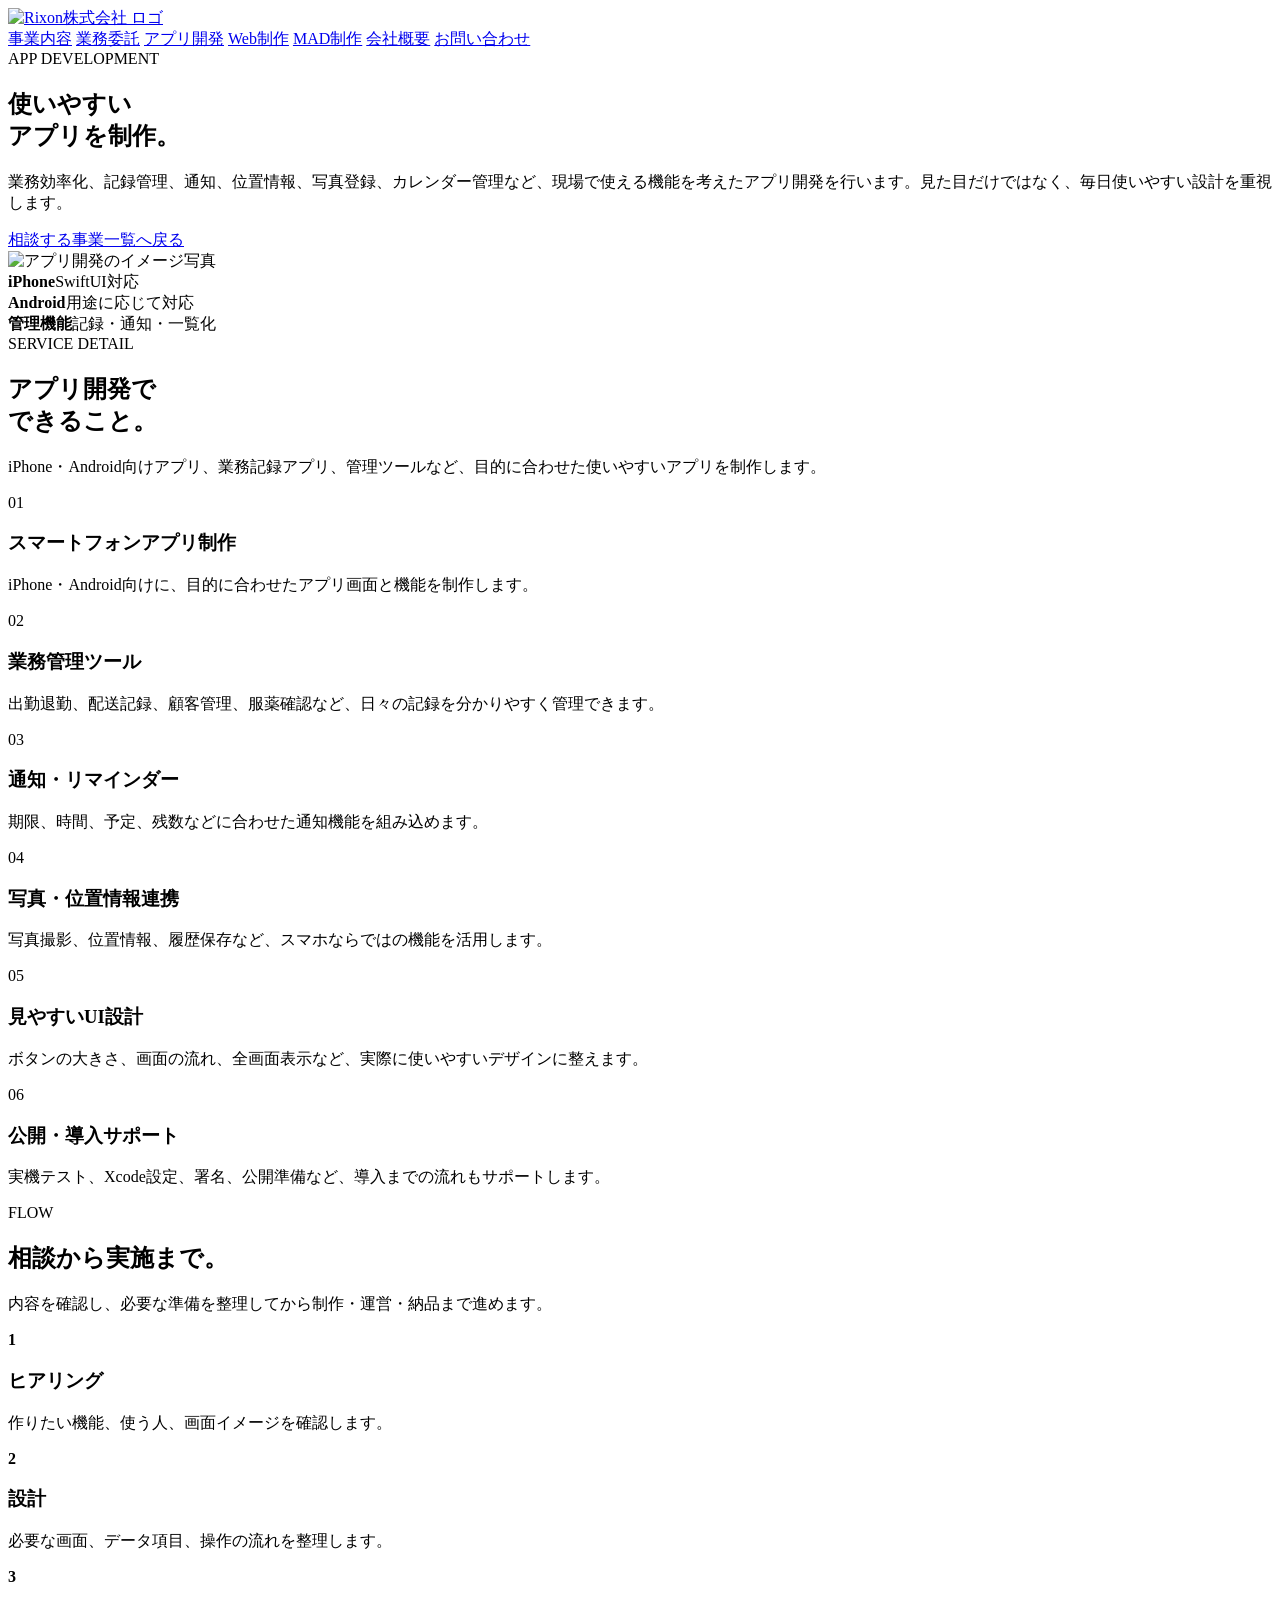
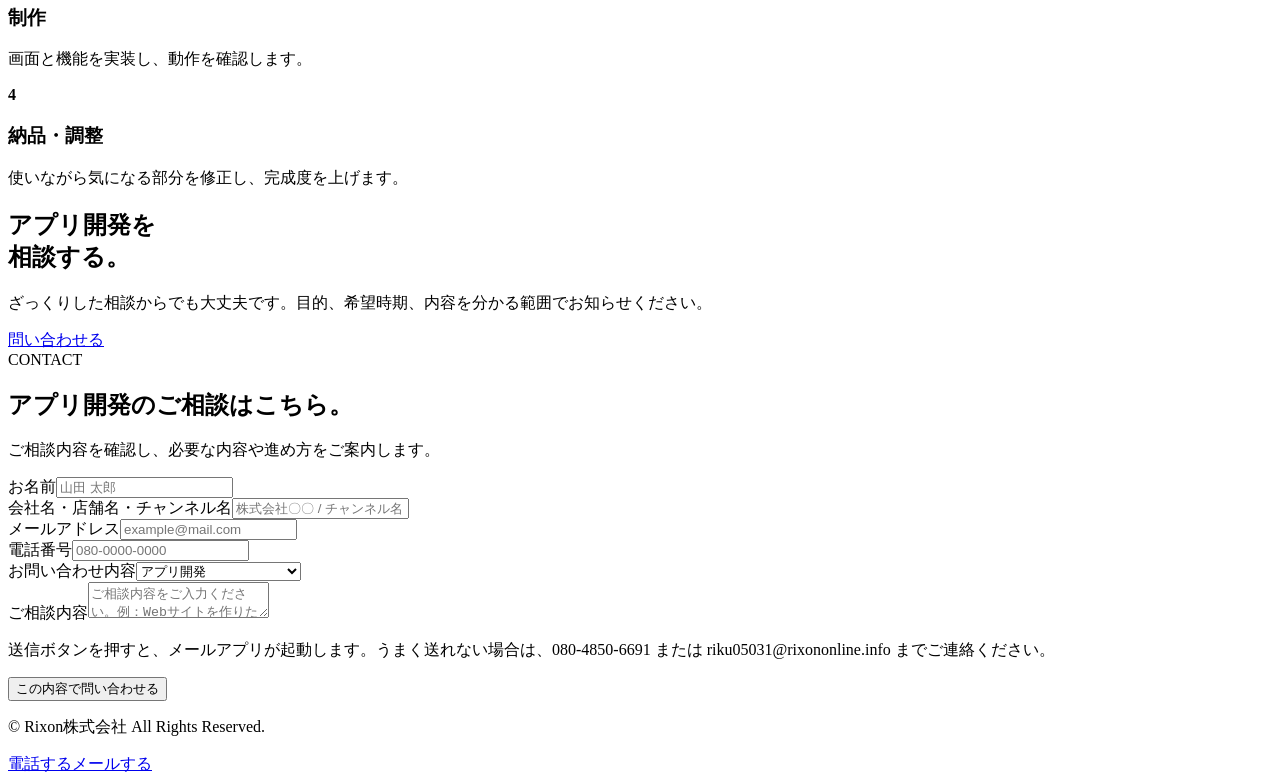
==== app-development.html @ 4068a6bc "Add files via upload" ====
<!DOCTYPE html>
<html lang="ja">
<head>
  <meta charset="UTF-8" />
  <meta name="viewport" content="width=device-width, initial-scale=1.0" />
  <title>Rixon株式会社｜アプリ開発</title>
  <meta name="description" content="Rixon株式会社のアプリ開発ページです。iPhone・Android向けアプリ、業務記録アプリ、管理ツールなど、目的に合わせた使いやすいアプリを制作します。" />
  <link rel="stylesheet" href="assets/styles.css" />
</head>
<body>

<header class="header">
  <div class="container header-inner">
    <a href="index.html#top" class="brand" aria-label="Rixon株式会社 ホーム"><img class="site-logo" src="assets/rixon-logo.png" alt="Rixon株式会社 ロゴ"></a>
    <nav class="nav">
      <a href="index.html#business">事業内容</a>
      <a href="outsourcing.html">業務委託</a>
      <a href="app-development.html" class="active">アプリ開発</a>
      <a href="web-production.html">Web制作</a>
      <a href="mad.html">MAD制作</a>
      <a href="index.html#company">会社概要</a>
      <a class="nav-button" href="#contact">お問い合わせ</a>
    </nav>
  </div>
</header>

<main id="top">
  <section class="page-hero"><div class="container page-hero-layout"><div><div class="kicker">APP DEVELOPMENT</div><h1>使いやすい<br>アプリを制作。</h1><p class="lead">業務効率化、記録管理、通知、位置情報、写真登録、カレンダー管理など、現場で使える機能を考えたアプリ開発を行います。見た目だけではなく、毎日使いやすい設計を重視します。</p><div class="hero-actions"><a class="btn btn-primary" href="#contact">相談する</a><a class="btn btn-blue" href="index.html#business">事業一覧へ戻る</a></div></div><div class="page-image-stack"><div class="image-main"><img src="assets/images/app-development-photo.png" alt="アプリ開発のイメージ写真"></div><div class="quick-points"><div class="quick-point"><strong>iPhone</strong><span>SwiftUI対応</span></div><div class="quick-point"><strong>Android</strong><span>用途に応じて対応</span></div><div class="quick-point"><strong>管理機能</strong><span>記録・通知・一覧化</span></div></div></div></div></section>
  <section class="detail"><div class="container"><div class="section-head"><div><div class="eyebrow">SERVICE DETAIL</div><h2 class="section-title">アプリ開発で<br>できること。</h2></div><p class="section-text">iPhone・Android向けアプリ、業務記録アプリ、管理ツールなど、目的に合わせた使いやすいアプリを制作します。</p></div><div class="detail-grid"><article class="detail-card"><span>01</span><h3>スマートフォンアプリ制作</h3><p>iPhone・Android向けに、目的に合わせたアプリ画面と機能を制作します。</p></article><article class="detail-card"><span>02</span><h3>業務管理ツール</h3><p>出勤退勤、配送記録、顧客管理、服薬確認など、日々の記録を分かりやすく管理できます。</p></article><article class="detail-card"><span>03</span><h3>通知・リマインダー</h3><p>期限、時間、予定、残数などに合わせた通知機能を組み込めます。</p></article><article class="detail-card"><span>04</span><h3>写真・位置情報連携</h3><p>写真撮影、位置情報、履歴保存など、スマホならではの機能を活用します。</p></article><article class="detail-card"><span>05</span><h3>見やすいUI設計</h3><p>ボタンの大きさ、画面の流れ、全画面表示など、実際に使いやすいデザインに整えます。</p></article><article class="detail-card"><span>06</span><h3>公開・導入サポート</h3><p>実機テスト、Xcode設定、署名、公開準備など、導入までの流れもサポートします。</p></article></div></div></section>
  <section class="flow"><div class="container"><div class="section-head"><div><div class="eyebrow">FLOW</div><h2 class="section-title">相談から実施まで。</h2></div><p class="section-text">内容を確認し、必要な準備を整理してから制作・運営・納品まで進めます。</p></div><div class="flow-list"><div class="flow-step"><strong>1</strong><h3>ヒアリング</h3><p>作りたい機能、使う人、画面イメージを確認します。</p></div><div class="flow-step"><strong>2</strong><h3>設計</h3><p>必要な画面、データ項目、操作の流れを整理します。</p></div><div class="flow-step"><strong>3</strong><h3>制作</h3><p>画面と機能を実装し、動作を確認します。</p></div><div class="flow-step"><strong>4</strong><h3>納品・調整</h3><p>使いながら気になる部分を修正し、完成度を上げます。</p></div></div></div></section>
  <section class="cta"><div class="container"><div><h2>アプリ開発を<br>相談する。</h2><p>ざっくりした相談からでも大丈夫です。目的、希望時期、内容を分かる範囲でお知らせください。</p></div><a class="btn btn-primary" href="#contact">問い合わせる</a></div></section>
  
<section id="contact" class="contact"><div class="container contact-box"><div><div class="eyebrow">CONTACT</div><h2 class="section-title">アプリ開発のご相談はこちら。</h2><p>ご相談内容を確認し、必要な内容や進め方をご案内します。</p></div><form class="contact-form" id="contactForm"><div class="form-row"><div class="form-field"><label for="name">お名前</label><input id="name" name="name" type="text" placeholder="山田 太郎" required></div><div class="form-field"><label for="companyInput">会社名・店舗名・チャンネル名</label><input id="companyInput" name="company" type="text" placeholder="株式会社〇〇 / チャンネル名"></div></div><div class="form-row"><div class="form-field"><label for="email">メールアドレス</label><input id="email" name="email" type="email" placeholder="example@mail.com" required></div><div class="form-field"><label for="tel">電話番号</label><input id="tel" name="tel" type="tel" placeholder="080-0000-0000"></div></div><div class="form-field"><label for="type">お問い合わせ内容</label><select id="type" name="type"><option>業務委託</option><option>携帯イベント企画・運営</option><option selected>アプリ開発</option><option>Webサイト制作</option><option>MAD/AMV動画制作</option><option>Short動画制作</option><option>サムネイル制作</option><option>その他</option></select></div><div class="form-field"><label for="messageInput">ご相談内容</label><textarea id="messageInput" name="message" placeholder="ご相談内容をご入力ください。例：Webサイトを作りたい、アプリを作りたい、MAD/AMV制作を相談したい等" required></textarea></div><p class="form-note">送信ボタンを押すと、メールアプリが起動します。うまく送れない場合は、080-4850-6691 または riku05031@rixononline.info までご連絡ください。</p><button class="form-submit" type="submit">この内容で問い合わせる</button></form></div></section>
</main>
<footer><div class="container"><p>© Rixon株式会社 All Rights Reserved.</p></div></footer><div class="mobile-contact-bar" aria-label="スマホ固定お問い合わせ"><a href="tel:08048506691">電話する</a><a href="mailto:riku05031@rixononline.info">メールする</a></div><script src="assets/script.js"></script>
</body>
</html>
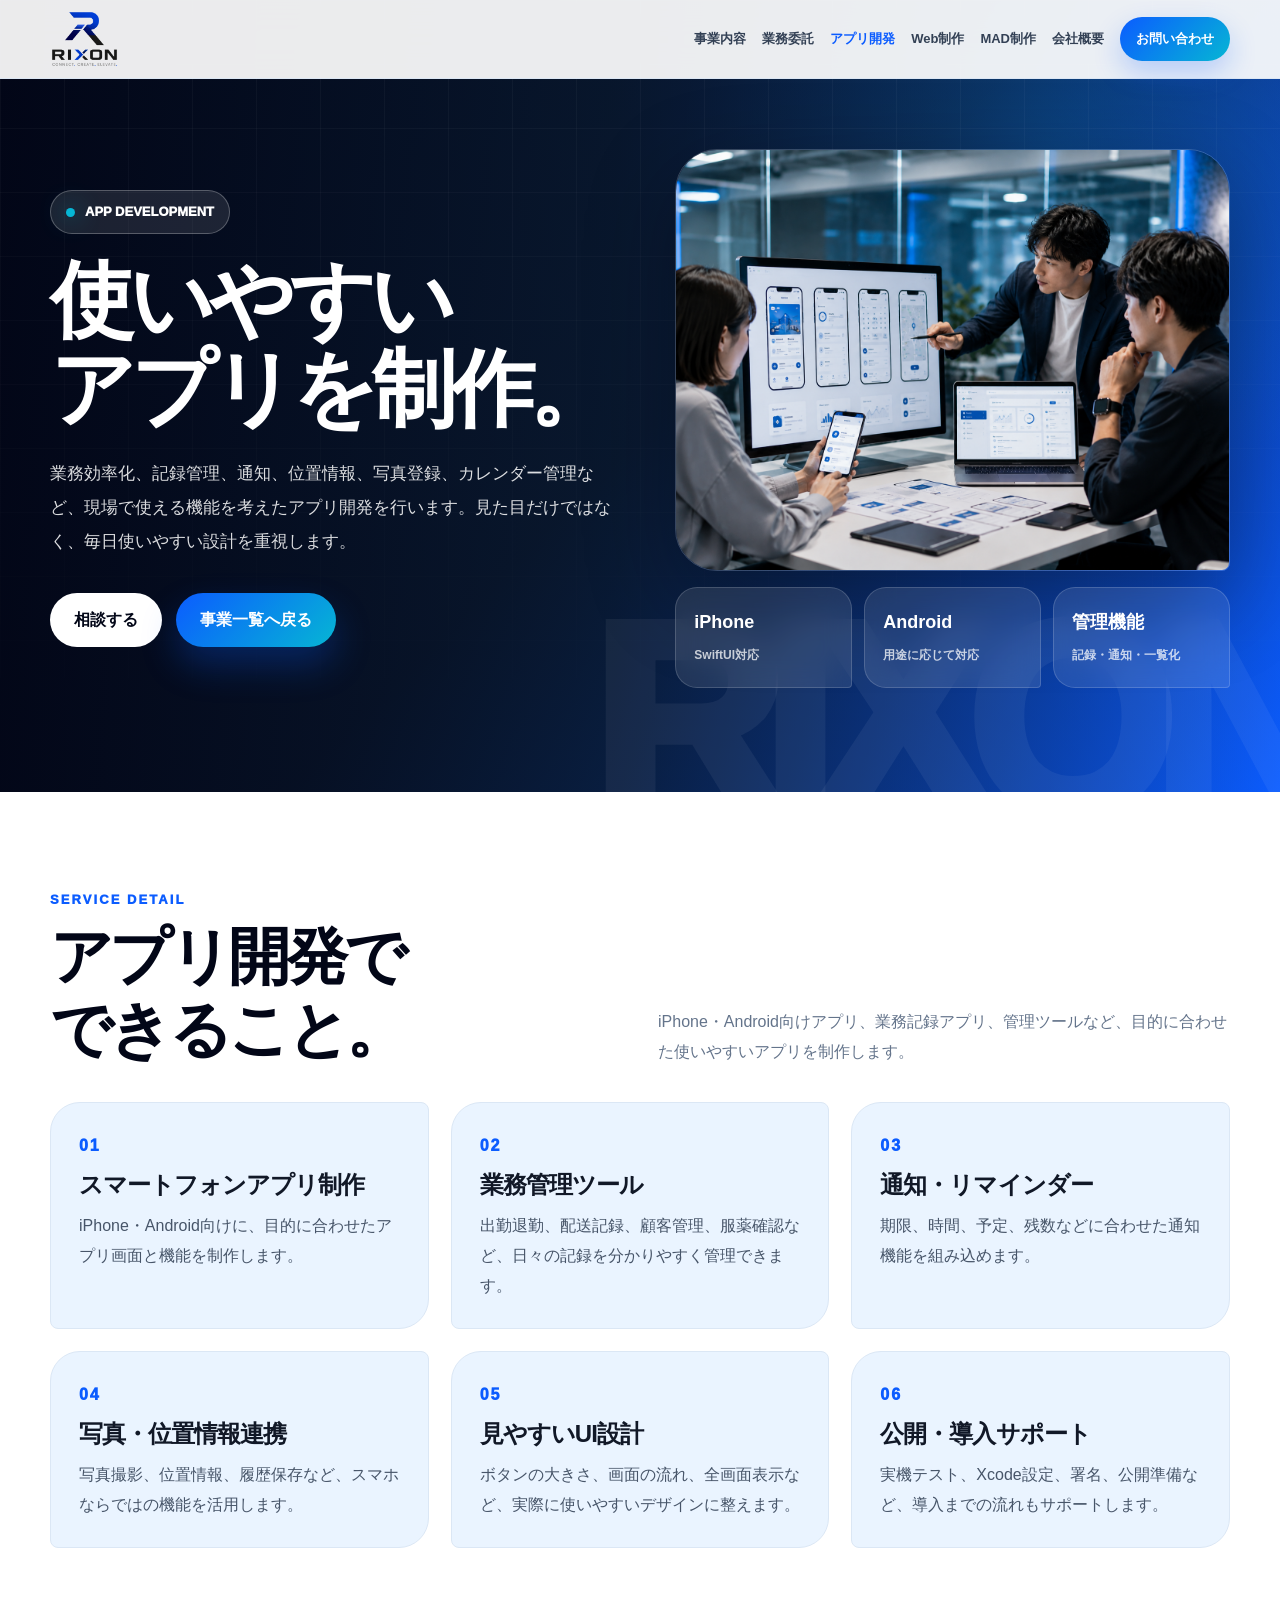
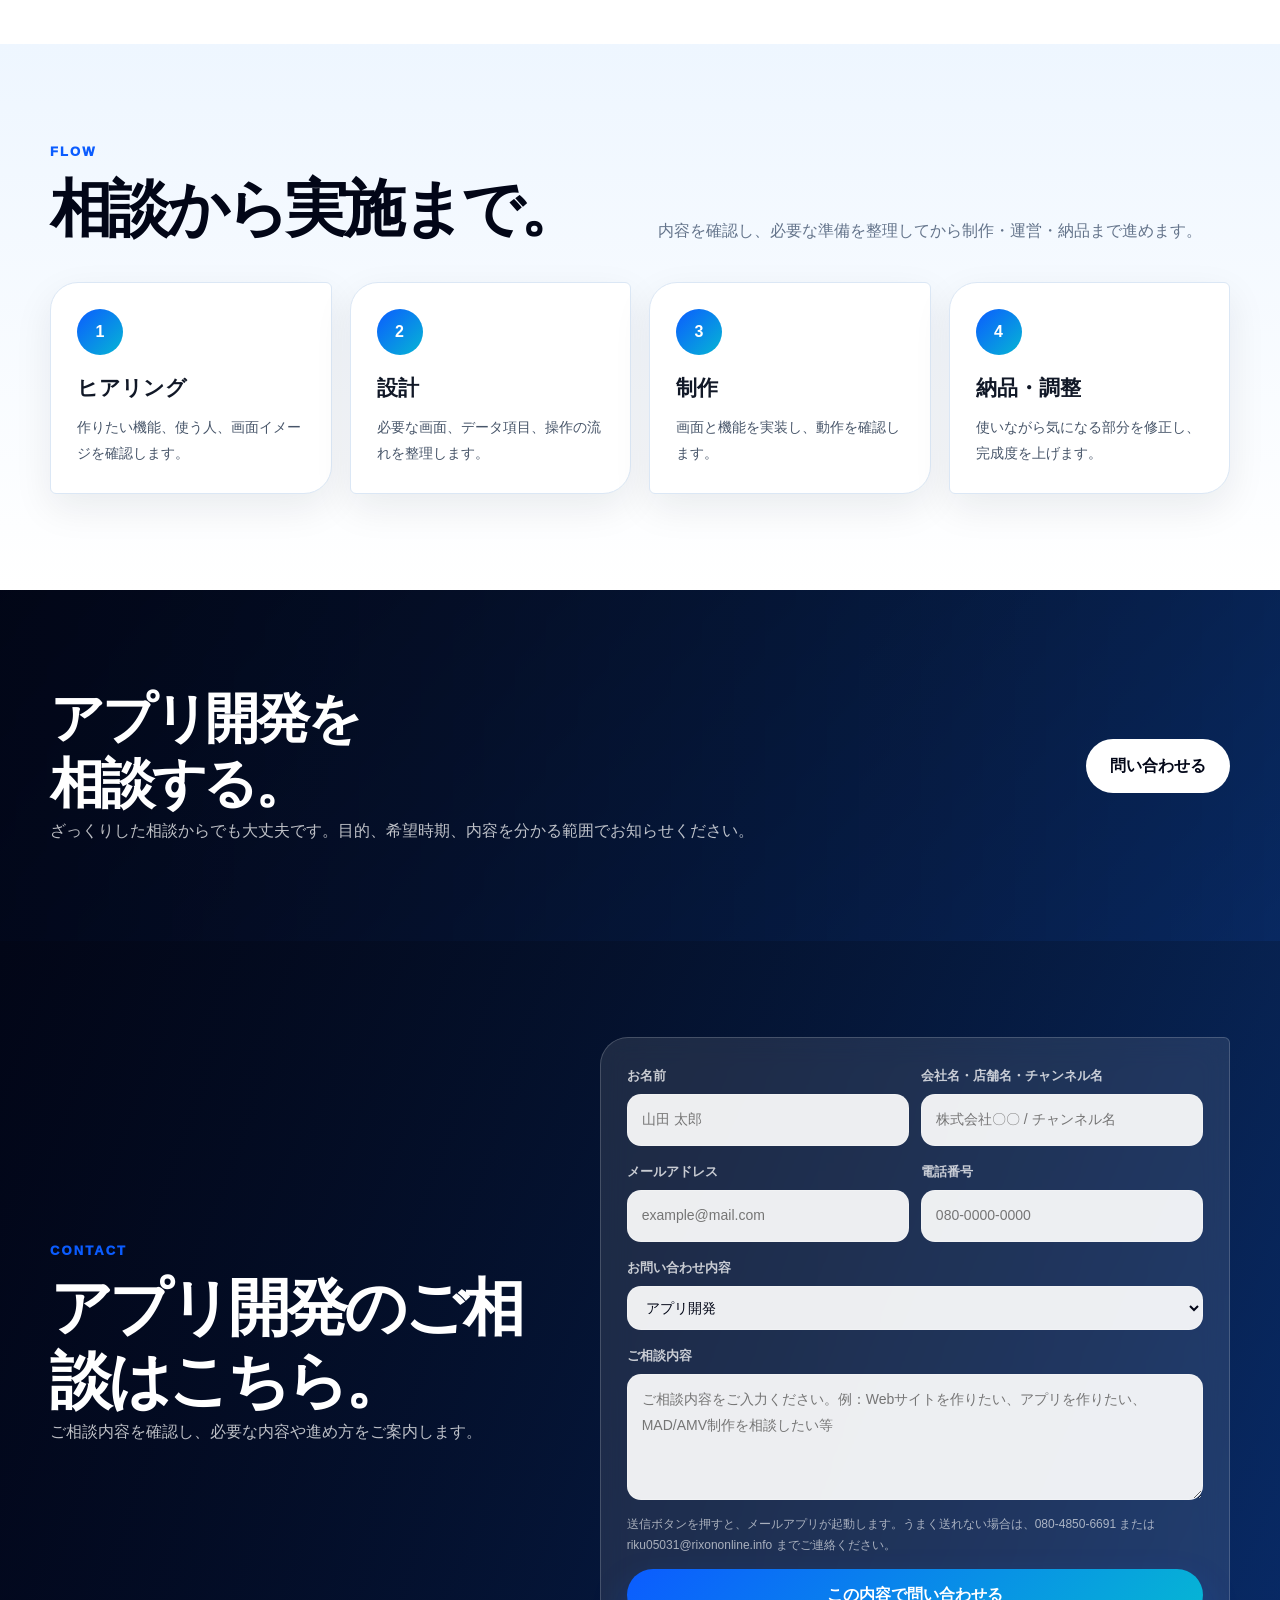
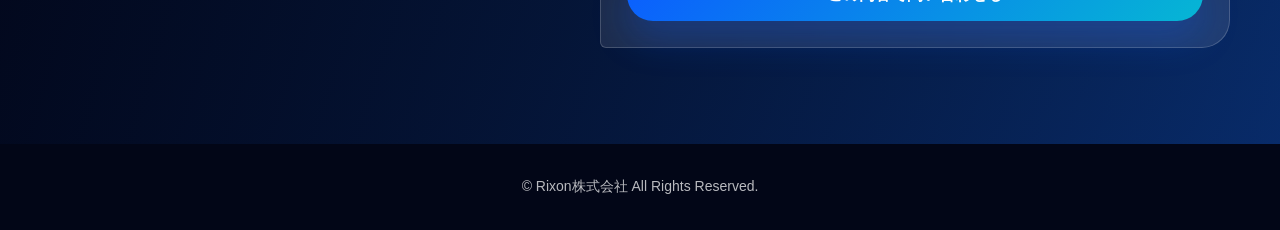
==== commit 43af7535: "Add files via upload" ====
--- a/app-development.html
+++ b/app-development.html
@@ -5,13 +5,32 @@
   <meta name="viewport" content="width=device-width, initial-scale=1.0" />
   <title>Rixon株式会社｜アプリ開発</title>
   <meta name="description" content="Rixon株式会社のアプリ開発ページです。iPhone・Android向けアプリ、業務記録アプリ、管理ツールなど、目的に合わせた使いやすいアプリを制作します。" />
-  <link rel="stylesheet" href="assets/styles.css" />
+  <style>
+
+:root{
+  --black:#020617;--navy:#07182f;--blue:#0b5cff;--cyan:#06b6d4;--sky:#eaf4ff;--white:#fff;--text:#111827;--muted:#64748b;--line:#dbe7f5;--bg:#f7fbff;--shadow:0 22px 60px rgba(15,23,42,.12);--radius:34px 8px 34px 8px;
+}
+*{box-sizing:border-box;margin:0;padding:0}html{scroll-behavior:smooth}body{font-family:-apple-system,BlinkMacSystemFont,"Segoe UI","Hiragino Kaku Gothic ProN","Yu Gothic",Meiryo,sans-serif;color:var(--text);background:var(--bg);line-height:1.85;overflow-x:hidden;-webkit-text-size-adjust:100%}a{color:inherit;text-decoration:none}img{max-width:100%;display:block}.container{width:min(1180px,calc(100% - 40px));margin:0 auto}.sp-only{display:none}
+.header{position:fixed;top:0;left:0;right:0;z-index:50;background:rgba(255,255,255,.92);backdrop-filter:blur(18px);border-bottom:1px solid rgba(219,231,245,.9)}.header-inner{min-height:78px;display:flex;align-items:center;justify-content:space-between;gap:20px}.brand{display:flex;align-items:center}.site-logo{height:58px;width:auto;object-fit:contain}.nav{display:flex;align-items:center;gap:16px;font-size:13px;font-weight:900;color:#334155}.nav a{white-space:nowrap}.nav a:hover,.nav a.active{color:var(--blue)}.nav-button{background:linear-gradient(135deg,var(--blue),var(--cyan));color:#fff!important;padding:10px 16px;border-radius:999px;box-shadow:0 12px 28px rgba(11,92,255,.24)}
+.hero,.page-hero{min-height:100vh;display:grid;align-items:center;position:relative;overflow:hidden;padding:125px 0 80px;background:linear-gradient(90deg,rgba(2,6,23,.9) 0%,rgba(7,24,47,.74) 48%,rgba(11,92,255,.34) 100%),radial-gradient(circle at 82% 20%,rgba(6,182,212,.28),transparent 30%),linear-gradient(135deg,#020617 0%,#0f172a 52%,#0b5cff 100%);color:#fff}.hero:before,.page-hero:before{content:"";position:absolute;inset:0;background-image:linear-gradient(rgba(255,255,255,.055) 1px,transparent 1px),linear-gradient(90deg,rgba(255,255,255,.055) 1px,transparent 1px);background-size:64px 64px;opacity:.72;mask-image:linear-gradient(to bottom,rgba(0,0,0,1),transparent 96%)}.hero:after,.page-hero:after{content:"RIXON";position:absolute;right:-38px;bottom:-38px;font-size:clamp(88px,21vw,280px);line-height:.8;font-weight:950;letter-spacing:-.09em;color:rgba(255,255,255,.055);pointer-events:none}.hero-layout,.page-hero-layout{position:relative;z-index:1;display:grid;grid-template-columns:1.02fr .98fr;gap:48px;align-items:center}.kicker{display:inline-flex;align-items:center;gap:10px;padding:9px 15px;border:1px solid rgba(255,255,255,.26);background:rgba(255,255,255,.1);border-radius:999px;font-size:13px;font-weight:950;margin-bottom:22px}.kicker:before{content:"";width:9px;height:9px;background:var(--cyan);border-radius:50%;box-shadow:0 0 24px rgba(6,182,212,.95)}h1{font-size:clamp(42px,7.2vw,84px);line-height:1.05;letter-spacing:-.065em;margin-bottom:24px}.lead{max-width:760px;color:rgba(255,255,255,.86);font-size:17px;line-height:2;margin-bottom:34px}.hero-actions{display:flex;flex-wrap:wrap;gap:14px}.btn{min-height:54px;display:inline-flex;align-items:center;justify-content:center;padding:0 24px;border-radius:999px;font-weight:950;transition:.22s ease}.btn:hover{transform:translateY(-2px)}.btn-primary{background:#fff;color:var(--black)}.btn-blue{background:linear-gradient(135deg,var(--blue),var(--cyan));color:#fff;box-shadow:0 18px 36px rgba(11,92,255,.28)}.hero-photo-card{border-radius:42px 42px 8px 42px;overflow:hidden;border:1px solid rgba(255,255,255,.18);box-shadow:0 28px 90px rgba(0,0,0,.32);background:rgba(255,255,255,.08)}.hero-photo-card img{width:100%;height:420px;object-fit:cover}.hero-mini-grid{display:grid;grid-template-columns:repeat(5,1fr);gap:12px;margin-top:16px}.hero-mini{min-height:116px;padding:16px;border-radius:22px 22px 4px 22px;background:rgba(255,255,255,.1);border:1px solid rgba(255,255,255,.16);backdrop-filter:blur(14px)}.hero-mini strong{display:block;font-size:23px;line-height:1;margin-bottom:9px}.hero-mini span{display:block;color:rgba(255,255,255,.78);font-size:11.5px;font-weight:850;line-height:1.55}
+section{padding:96px 0}.section-head{display:grid;grid-template-columns:1fr 1fr;gap:36px;align-items:end;margin-bottom:36px}.eyebrow{color:var(--blue);font-size:13px;font-weight:950;letter-spacing:.16em;margin-bottom:8px}.section-title{font-size:clamp(32px,5vw,62px);line-height:1.18;letter-spacing:-.06em;color:var(--black)}.section-text{color:var(--muted)}.topics{background:#fff;padding:34px 0;border-bottom:1px solid var(--line)}.topics-box{display:grid;grid-template-columns:220px 1fr auto;gap:22px;align-items:center;padding:26px 30px;border-radius:28px;background:var(--sky);border:1px solid var(--line)}.topics-title strong{display:block;font-size:28px;line-height:1;color:var(--black);letter-spacing:-.04em}.topics-title span{color:var(--blue);font-size:13px;font-weight:950}.topic-date{color:var(--blue);font-weight:950;margin-right:14px}.topic-text{font-weight:850;color:#334155}
+.message{background:#fff}.message-layout{display:grid;grid-template-columns:.9fr 1.1fr;gap:44px;align-items:center}.message-logo{background:linear-gradient(135deg,#fff,#eaf4ff);border:1px solid var(--line);border-radius:var(--radius);padding:40px;box-shadow:var(--shadow)}.message-text p{color:#475569;margin-bottom:18px}.message-sign{margin-top:26px;padding-top:22px;border-top:1px solid var(--line);font-weight:950;color:var(--black)}
+.business{background:linear-gradient(180deg,#f7fbff 0%,#eef6ff 100%)}.service-grid{display:grid;grid-template-columns:repeat(3,1fr);gap:24px}.service-card{background:#fff;border:1px solid var(--line);border-radius:34px 8px 34px 8px;overflow:hidden;box-shadow:var(--shadow);display:flex;flex-direction:column;min-height:100%}.service-card img{height:205px;width:100%;object-fit:cover}.service-body{padding:28px;display:grid;gap:12px;flex:1}.service-no{color:var(--blue);font-weight:950;letter-spacing:.12em;font-size:13px}.service-body h3{font-size:26px;line-height:1.3;letter-spacing:-.045em;color:var(--black)}.service-body p{color:#475569;font-size:14px}.service-body ul{padding-left:20px;color:#334155;font-weight:700;font-size:13px}.link-more{margin-top:auto;display:inline-flex;align-items:center;justify-content:center;min-height:44px;padding:0 16px;border-radius:999px;background:var(--black);color:#fff;font-weight:950;font-size:13px}
+.strength{background:#fff}.strength-main{display:grid;grid-template-columns:.9fr 1.1fr;gap:42px;align-items:start}.strength-copy{position:sticky;top:112px}.strength-list{display:grid;gap:20px}.strength-card{display:grid;grid-template-columns:74px 1fr;gap:18px;padding:28px;border-radius:30px 6px 30px 6px;background:var(--sky);border:1px solid var(--line)}.strength-card strong{color:var(--blue);font-size:34px;line-height:1;font-weight:950}.strength-card h3{font-size:23px;letter-spacing:-.04em}.strength-card p{color:#475569}.company{background:linear-gradient(180deg,#eef6ff 0%,#fff 100%)}.company-grid{display:grid;grid-template-columns:.8fr 1.2fr;gap:34px;align-items:start}.company-title{padding:36px;border-radius:34px 6px 34px 6px;background:var(--black);color:#fff;box-shadow:var(--shadow)}.company-title .section-title{color:#fff}.company-title p{color:rgba(255,255,255,.72)}.company-table{overflow:hidden;border-radius:34px 6px 34px 6px;background:#fff;border:1px solid var(--line);box-shadow:var(--shadow)}.row{display:grid;grid-template-columns:190px 1fr;border-bottom:1px solid var(--line)}.row:last-child{border-bottom:none}.row dt{background:var(--sky);color:var(--black);font-weight:950;padding:18px 22px}.row dd{background:#fff;color:#334155;padding:18px 22px}
+.page-hero{min-height:88vh}.page-image-stack{display:grid;gap:16px}.image-main{border-radius:42px 42px 8px 42px;overflow:hidden;border:1px solid rgba(255,255,255,.18);box-shadow:0 28px 90px rgba(0,0,0,.32)}.image-main img{height:420px;width:100%;object-fit:cover}.quick-points{display:grid;grid-template-columns:repeat(3,1fr);gap:12px}.quick-point{padding:18px;border-radius:22px 22px 4px 22px;background:rgba(255,255,255,.1);border:1px solid rgba(255,255,255,.16);backdrop-filter:blur(14px)}.quick-point strong{display:block;font-size:18px}.quick-point span{font-size:12px;color:rgba(255,255,255,.75);font-weight:800}.detail{background:#fff}.detail-grid{display:grid;grid-template-columns:repeat(3,1fr);gap:22px}.detail-card{padding:28px;border-radius:30px 8px 30px 8px;background:var(--sky);border:1px solid var(--line)}.detail-card span{display:inline-flex;color:var(--blue);font-weight:950;letter-spacing:.12em;margin-bottom:8px}.detail-card h3{font-size:24px;letter-spacing:-.04em;line-height:1.35;margin-bottom:10px}.detail-card p,.detail-card li{color:#475569}.detail-card ul{padding-left:20px}.flow{background:linear-gradient(180deg,#eef6ff 0%,#fff 100%)}.flow-list{display:grid;grid-template-columns:repeat(4,1fr);gap:18px}.flow-step{background:#fff;border:1px solid var(--line);border-radius:28px 6px 28px 6px;padding:26px;box-shadow:0 14px 38px rgba(15,23,42,.08)}.flow-step strong{display:grid;place-items:center;width:46px;height:46px;border-radius:50%;background:linear-gradient(135deg,var(--blue),var(--cyan));color:#fff;margin-bottom:14px}.flow-step h3{font-size:21px;margin-bottom:8px}.flow-step p{color:#475569;font-size:14px}.notice-box{margin-top:26px;padding:24px;border-radius:24px 6px 24px 6px;background:#fff;border:1px solid var(--line);box-shadow:0 12px 34px rgba(15,23,42,.08)}.notice-box strong{display:block;color:var(--black);font-size:18px;margin-bottom:8px}.notice-box p{color:#475569}.cta{background:linear-gradient(90deg,rgba(2,6,23,.92),rgba(7,24,47,.76)),linear-gradient(135deg,#020617,#0b5cff);color:#fff}.cta .container{display:flex;align-items:center;justify-content:space-between;gap:24px}.cta h2{font-size:clamp(30px,5vw,54px);line-height:1.2;letter-spacing:-.06em}.cta p{color:rgba(255,255,255,.74)}
+.contact{background:linear-gradient(90deg,rgba(2,6,23,.9),rgba(7,24,47,.72)),linear-gradient(135deg,#020617,#0b5cff);color:#fff}.contact-box{display:grid;grid-template-columns:.9fr 1.1fr;gap:34px;align-items:center}.contact .section-title{color:#fff}.contact p{color:rgba(255,255,255,.74)}.contact-form{display:grid;gap:14px;padding:26px;border-radius:28px 6px 28px 6px;background:rgba(255,255,255,.1);border:1px solid rgba(255,255,255,.18);backdrop-filter:blur(14px)}.form-row{display:grid;grid-template-columns:1fr 1fr;gap:12px}.form-field{display:grid;gap:6px}.form-field label{color:rgba(255,255,255,.76);font-size:13px;font-weight:900}.form-field input,.form-field select,.form-field textarea{width:100%;border:1px solid rgba(255,255,255,.22);border-radius:14px;background:rgba(255,255,255,.92);color:var(--black);font:inherit;font-size:14px;padding:12px 14px;outline:none}.form-field textarea{min-height:126px;resize:vertical}.form-field input:focus,.form-field select:focus,.form-field textarea:focus{border-color:var(--cyan);box-shadow:0 0 0 4px rgba(6,182,212,.18)}.form-note{color:rgba(255,255,255,.62)!important;font-size:12px;line-height:1.7}.form-submit{border:0;cursor:pointer;min-height:52px;border-radius:999px;background:linear-gradient(135deg,var(--blue),var(--cyan));color:#fff;font:inherit;font-weight:950;box-shadow:0 18px 36px rgba(11,92,255,.26)}footer{background:#020617;color:rgba(255,255,255,.72);text-align:center;padding:30px 0;font-size:14px}.mobile-contact-bar{display:none}
+@media(max-width:1080px){.nav{gap:11px;font-size:12px}.site-logo{height:50px}.service-grid{grid-template-columns:repeat(2,1fr)}.hero-mini-grid{grid-template-columns:repeat(3,1fr)}}
+@media(max-width:900px){.nav{display:none}.hero-layout,.page-hero-layout,.section-head,.message-layout,.strength-main,.company-grid,.contact-box{grid-template-columns:1fr}.strength-copy{position:static}.detail-grid{grid-template-columns:1fr 1fr}.flow-list{grid-template-columns:1fr 1fr}.topics-box{grid-template-columns:1fr}.quick-points{grid-template-columns:1fr}.cta .container{display:grid}.mobile-contact-bar{display:grid;grid-template-columns:1fr 1fr;gap:10px;position:fixed;left:12px;right:12px;bottom:12px;z-index:80}.mobile-contact-bar a{min-height:48px;display:grid;place-items:center;border-radius:999px;color:#fff;font-size:14px;font-weight:950;box-shadow:0 14px 34px rgba(15,23,42,.24)}.mobile-contact-bar a:first-child{background:linear-gradient(135deg,var(--blue),var(--cyan))}.mobile-contact-bar a:last-child{background:#020617}footer{padding-bottom:92px}}
+@media(max-width:560px){.sp-only{display:inline}.container{width:min(100% - 28px,1180px)}.header-inner{min-height:66px}.site-logo{height:44px}.hero,.page-hero{min-height:auto;padding:94px 0 48px}h1{font-size:clamp(34px,10.5vw,46px);line-height:1.14;margin-bottom:16px;letter-spacing:-.055em}.lead{font-size:14px;line-height:1.9;margin-bottom:22px}.hero-actions .btn{width:100%;min-height:50px}.hero-photo-card img,.image-main img{height:230px}.hero-mini-grid,.service-grid,.detail-grid,.flow-list{grid-template-columns:1fr}.hero-mini{min-height:auto;padding:16px}section{padding:54px 0}.section-title{font-size:clamp(28px,8.2vw,38px);line-height:1.28}.section-text,.message-text p,.service-body p,.detail-card p,.flow-step p,.company-title p,.contact p{font-size:14px;line-height:1.95}.service-card{border-radius:28px 6px 28px 6px}.service-card img{height:175px}.service-body{padding:22px}.service-body h3{font-size:23px}.strength-card{grid-template-columns:52px 1fr;padding:18px;border-radius:22px 6px 22px 6px;gap:14px}.strength-card strong{font-size:24px}.strength-card h3{font-size:19px}.row{grid-template-columns:1fr}.row dt{padding:12px 16px;font-size:14px}.row dd{padding:14px 16px 18px;font-size:14px}.form-row{grid-template-columns:1fr}.contact-form{padding:18px;border-radius:22px 6px 22px 6px}.form-field input,.form-field select,.form-field textarea{font-size:14px;padding:11px 12px}.form-field textarea{min-height:110px}.cta .btn{width:100%}.mobile-contact-bar{left:10px;right:10px;bottom:10px;gap:8px}.mobile-contact-bar a{min-height:46px;font-size:13px}}
+
+</style>
+<link rel="icon" href="favicon.png">
 </head>
 <body>
 
 <header class="header">
   <div class="container header-inner">
-    <a href="index.html#top" class="brand" aria-label="Rixon株式会社 ホーム"><img class="site-logo" src="assets/rixon-logo.png" alt="Rixon株式会社 ロゴ"></a>
+    <a href="index.html#top" class="brand" aria-label="Rixon株式会社 ホーム"><img class="site-logo" src="rixon-logo.png" alt="Rixon株式会社 ロゴ"></a>
     <nav class="nav">
       <a href="index.html#business">事業内容</a>
       <a href="outsourcing.html">業務委託</a>
@@ -25,13 +44,32 @@
 </header>
 
 <main id="top">
-  <section class="page-hero"><div class="container page-hero-layout"><div><div class="kicker">APP DEVELOPMENT</div><h1>使いやすい<br>アプリを制作。</h1><p class="lead">業務効率化、記録管理、通知、位置情報、写真登録、カレンダー管理など、現場で使える機能を考えたアプリ開発を行います。見た目だけではなく、毎日使いやすい設計を重視します。</p><div class="hero-actions"><a class="btn btn-primary" href="#contact">相談する</a><a class="btn btn-blue" href="index.html#business">事業一覧へ戻る</a></div></div><div class="page-image-stack"><div class="image-main"><img src="assets/images/app-development-photo.png" alt="アプリ開発のイメージ写真"></div><div class="quick-points"><div class="quick-point"><strong>iPhone</strong><span>SwiftUI対応</span></div><div class="quick-point"><strong>Android</strong><span>用途に応じて対応</span></div><div class="quick-point"><strong>管理機能</strong><span>記録・通知・一覧化</span></div></div></div></div></section>
+  <section class="page-hero"><div class="container page-hero-layout"><div><div class="kicker">APP DEVELOPMENT</div><h1>使いやすい<br>アプリを制作。</h1><p class="lead">業務効率化、記録管理、通知、位置情報、写真登録、カレンダー管理など、現場で使える機能を考えたアプリ開発を行います。見た目だけではなく、毎日使いやすい設計を重視します。</p><div class="hero-actions"><a class="btn btn-primary" href="#contact">相談する</a><a class="btn btn-blue" href="index.html#business">事業一覧へ戻る</a></div></div><div class="page-image-stack"><div class="image-main"><img src="app-development-photo.png" alt="アプリ開発のイメージ写真"></div><div class="quick-points"><div class="quick-point"><strong>iPhone</strong><span>SwiftUI対応</span></div><div class="quick-point"><strong>Android</strong><span>用途に応じて対応</span></div><div class="quick-point"><strong>管理機能</strong><span>記録・通知・一覧化</span></div></div></div></div></section>
   <section class="detail"><div class="container"><div class="section-head"><div><div class="eyebrow">SERVICE DETAIL</div><h2 class="section-title">アプリ開発で<br>できること。</h2></div><p class="section-text">iPhone・Android向けアプリ、業務記録アプリ、管理ツールなど、目的に合わせた使いやすいアプリを制作します。</p></div><div class="detail-grid"><article class="detail-card"><span>01</span><h3>スマートフォンアプリ制作</h3><p>iPhone・Android向けに、目的に合わせたアプリ画面と機能を制作します。</p></article><article class="detail-card"><span>02</span><h3>業務管理ツール</h3><p>出勤退勤、配送記録、顧客管理、服薬確認など、日々の記録を分かりやすく管理できます。</p></article><article class="detail-card"><span>03</span><h3>通知・リマインダー</h3><p>期限、時間、予定、残数などに合わせた通知機能を組み込めます。</p></article><article class="detail-card"><span>04</span><h3>写真・位置情報連携</h3><p>写真撮影、位置情報、履歴保存など、スマホならではの機能を活用します。</p></article><article class="detail-card"><span>05</span><h3>見やすいUI設計</h3><p>ボタンの大きさ、画面の流れ、全画面表示など、実際に使いやすいデザインに整えます。</p></article><article class="detail-card"><span>06</span><h3>公開・導入サポート</h3><p>実機テスト、Xcode設定、署名、公開準備など、導入までの流れもサポートします。</p></article></div></div></section>
   <section class="flow"><div class="container"><div class="section-head"><div><div class="eyebrow">FLOW</div><h2 class="section-title">相談から実施まで。</h2></div><p class="section-text">内容を確認し、必要な準備を整理してから制作・運営・納品まで進めます。</p></div><div class="flow-list"><div class="flow-step"><strong>1</strong><h3>ヒアリング</h3><p>作りたい機能、使う人、画面イメージを確認します。</p></div><div class="flow-step"><strong>2</strong><h3>設計</h3><p>必要な画面、データ項目、操作の流れを整理します。</p></div><div class="flow-step"><strong>3</strong><h3>制作</h3><p>画面と機能を実装し、動作を確認します。</p></div><div class="flow-step"><strong>4</strong><h3>納品・調整</h3><p>使いながら気になる部分を修正し、完成度を上げます。</p></div></div></div></section>
   <section class="cta"><div class="container"><div><h2>アプリ開発を<br>相談する。</h2><p>ざっくりした相談からでも大丈夫です。目的、希望時期、内容を分かる範囲でお知らせください。</p></div><a class="btn btn-primary" href="#contact">問い合わせる</a></div></section>
   
 <section id="contact" class="contact"><div class="container contact-box"><div><div class="eyebrow">CONTACT</div><h2 class="section-title">アプリ開発のご相談はこちら。</h2><p>ご相談内容を確認し、必要な内容や進め方をご案内します。</p></div><form class="contact-form" id="contactForm"><div class="form-row"><div class="form-field"><label for="name">お名前</label><input id="name" name="name" type="text" placeholder="山田 太郎" required></div><div class="form-field"><label for="companyInput">会社名・店舗名・チャンネル名</label><input id="companyInput" name="company" type="text" placeholder="株式会社〇〇 / チャンネル名"></div></div><div class="form-row"><div class="form-field"><label for="email">メールアドレス</label><input id="email" name="email" type="email" placeholder="example@mail.com" required></div><div class="form-field"><label for="tel">電話番号</label><input id="tel" name="tel" type="tel" placeholder="080-0000-0000"></div></div><div class="form-field"><label for="type">お問い合わせ内容</label><select id="type" name="type"><option>業務委託</option><option>携帯イベント企画・運営</option><option selected>アプリ開発</option><option>Webサイト制作</option><option>MAD/AMV動画制作</option><option>Short動画制作</option><option>サムネイル制作</option><option>その他</option></select></div><div class="form-field"><label for="messageInput">ご相談内容</label><textarea id="messageInput" name="message" placeholder="ご相談内容をご入力ください。例：Webサイトを作りたい、アプリを作りたい、MAD/AMV制作を相談したい等" required></textarea></div><p class="form-note">送信ボタンを押すと、メールアプリが起動します。うまく送れない場合は、080-4850-6691 または riku05031@rixononline.info までご連絡ください。</p><button class="form-submit" type="submit">この内容で問い合わせる</button></form></div></section>
 </main>
-<footer><div class="container"><p>© Rixon株式会社 All Rights Reserved.</p></div></footer><div class="mobile-contact-bar" aria-label="スマホ固定お問い合わせ"><a href="tel:08048506691">電話する</a><a href="mailto:riku05031@rixononline.info">メールする</a></div><script src="assets/script.js"></script>
+<footer><div class="container"><p>© Rixon株式会社 All Rights Reserved.</p></div></footer><div class="mobile-contact-bar" aria-label="スマホ固定お問い合わせ"><a href="tel:08048506691">電話する</a><a href="mailto:riku05031@rixononline.info">メールする</a></div><script>
+
+document.addEventListener('DOMContentLoaded', () => {
+  const form = document.getElementById('contactForm');
+  if (!form) return;
+  form.addEventListener('submit', function(e){
+    e.preventDefault();
+    const name = document.getElementById('name')?.value || '';
+    const company = document.getElementById('companyInput')?.value || '';
+    const email = document.getElementById('email')?.value || '';
+    const tel = document.getElementById('tel')?.value || '';
+    const type = document.getElementById('type')?.value || '';
+    const message = document.getElementById('messageInput')?.value || '';
+    const subject = '【Rixon株式会社】お問い合わせ：' + type;
+    const body = `お名前：${name}\n会社名・店舗名・チャンネル名：${company}\nメールアドレス：${email}\n電話番号：${tel}\nお問い合わせ内容：${type}\n\nご相談内容：\n${message}`;
+    location.href = `mailto:riku05031@rixononline.info?subject=${encodeURIComponent(subject)}&body=${encodeURIComponent(body)}`;
+  });
+});
+
+</script>
 </body>
 </html>
